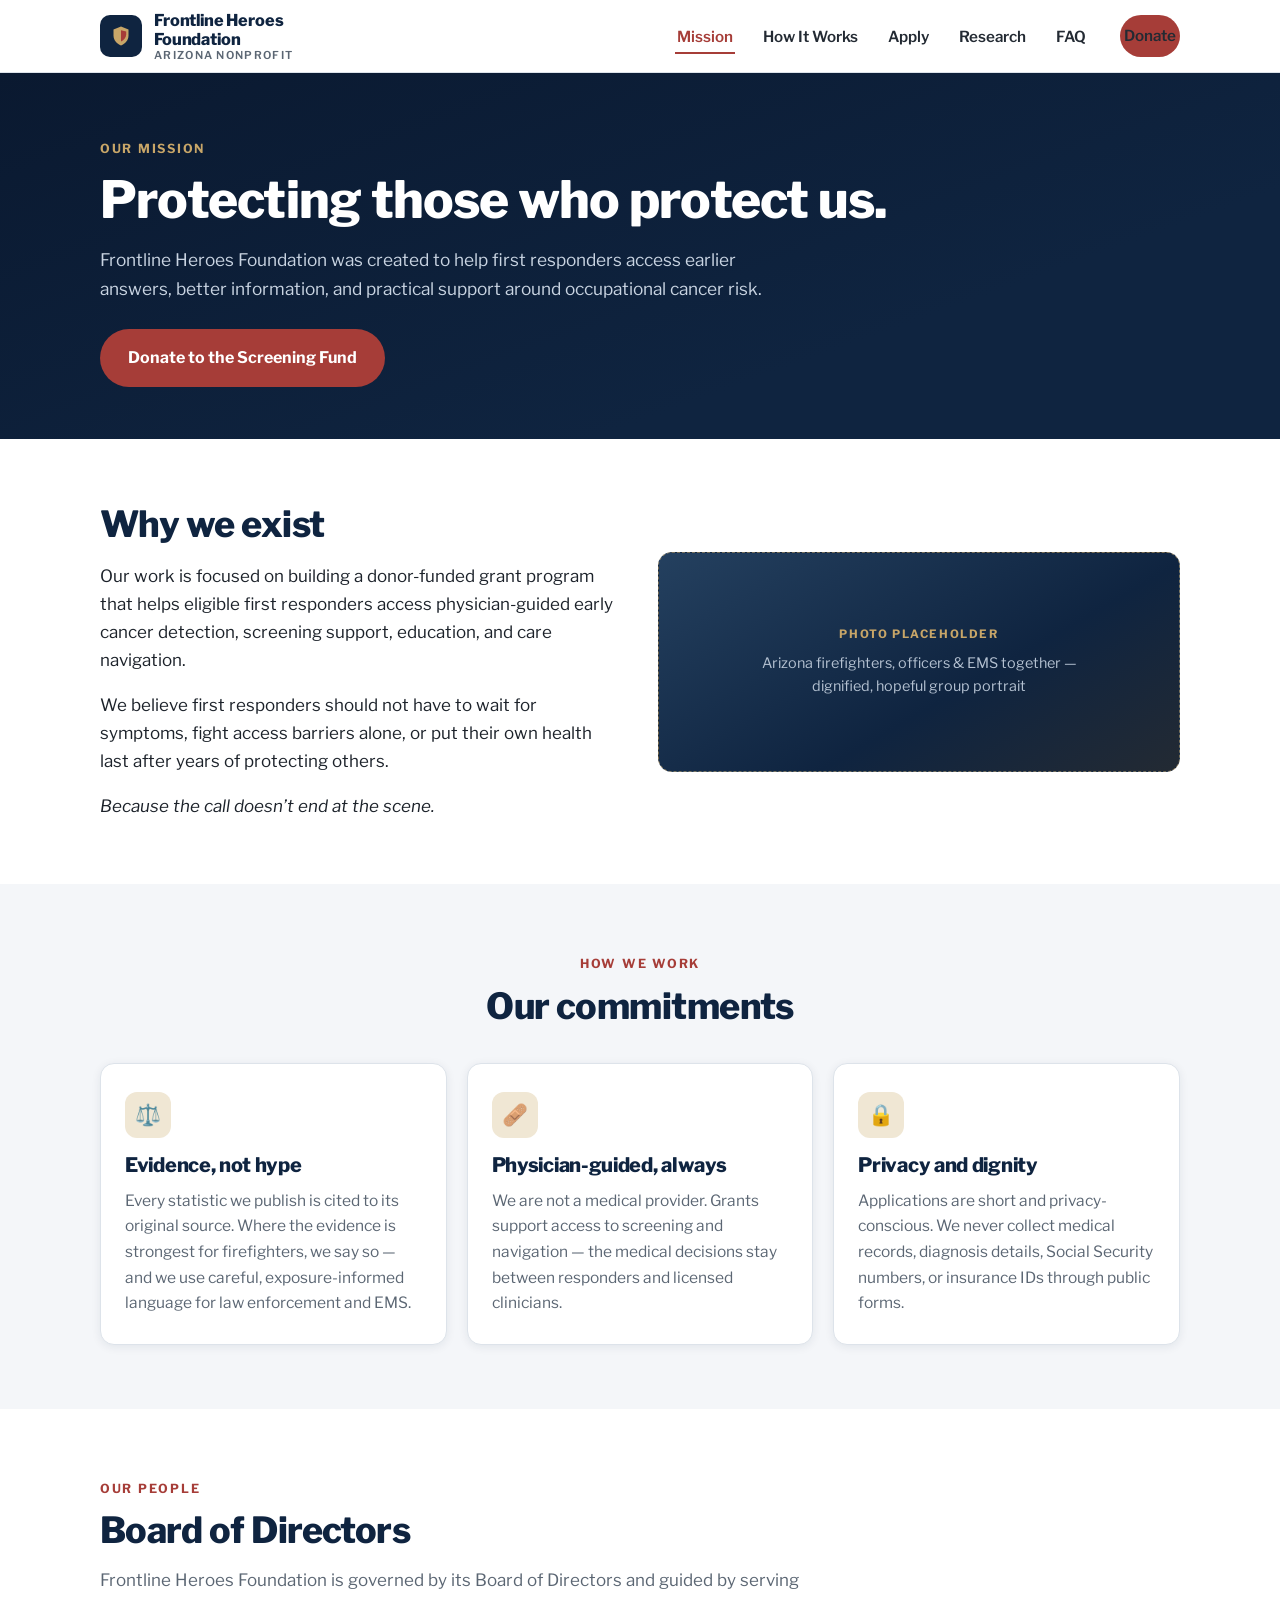
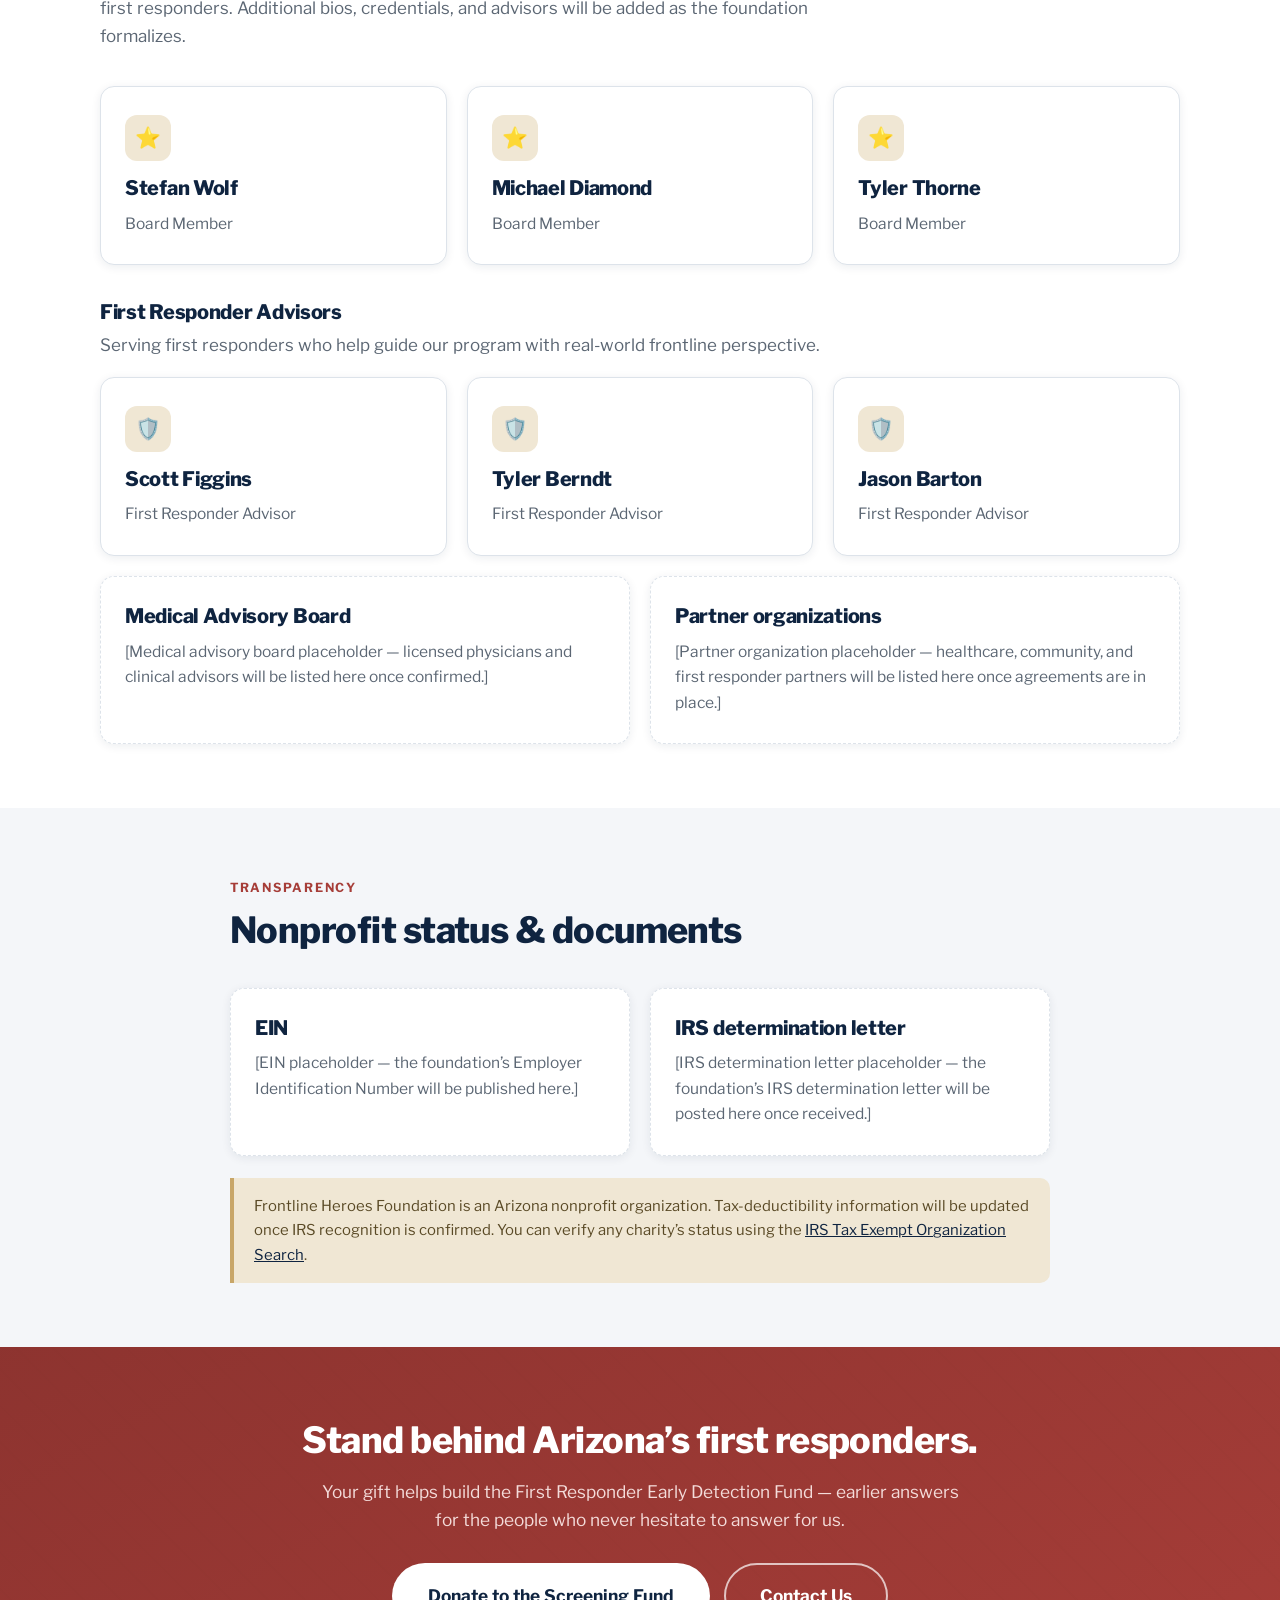
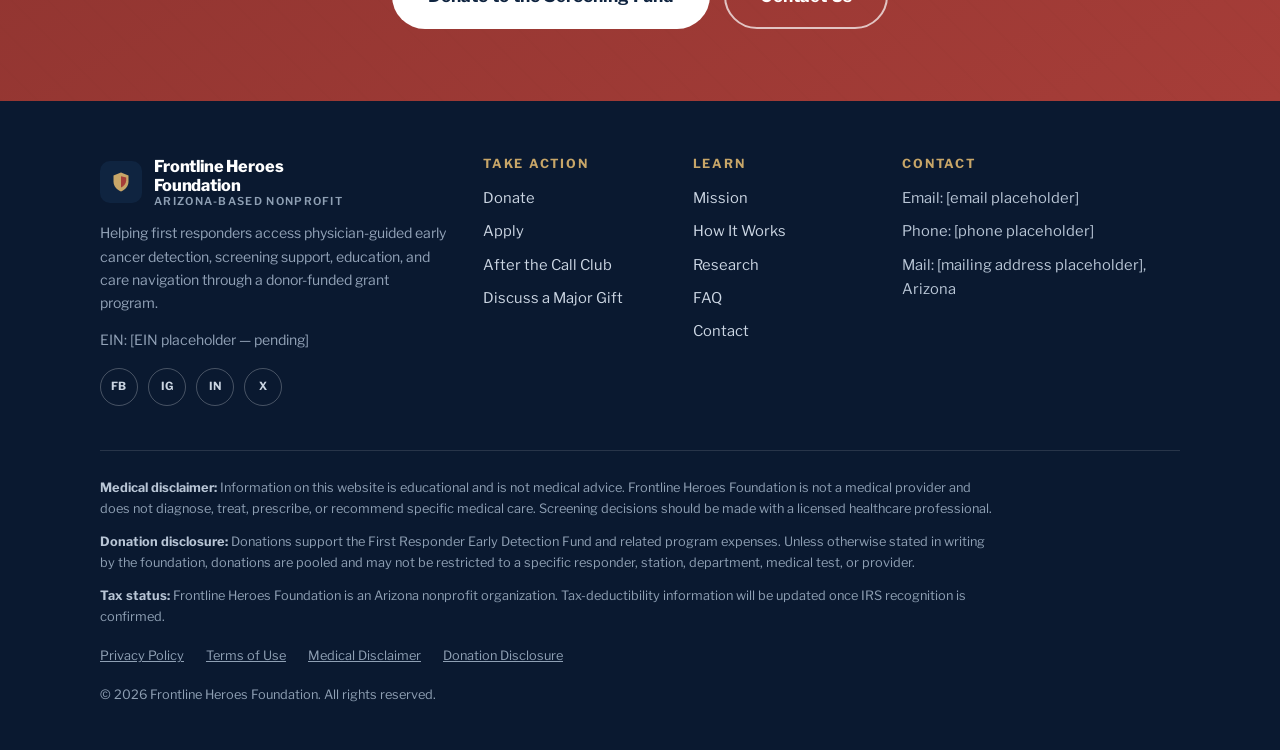
==== about.html @ 5f9a53db "Frontline Heroes Foundation — board preview site" ====
<!DOCTYPE html>
<html lang="en">
<head>
  <meta charset="UTF-8">
  <meta name="viewport" content="width=device-width, initial-scale=1.0">
  <meta name="robots" content="noindex, nofollow">
  <title>Our Mission | Frontline Heroes Foundation</title>
  <meta name="description" content="Frontline Heroes Foundation is an Arizona-based nonprofit helping first responders access physician-guided early cancer detection through a donor-funded grant program.">
  <link rel="preconnect" href="https://fonts.googleapis.com">
  <link rel="preconnect" href="https://fonts.gstatic.com" crossorigin>
  <link href="https://fonts.googleapis.com/css2?family=Libre+Franklin:wght@400;600;700;800&display=swap" rel="stylesheet">
  <link rel="stylesheet" href="css/styles.css">
</head>
<body data-page="about">

<header id="site-header" class="site-header"></header>

<main id="main">

  <!-- HERO -->
  <section class="page-hero">
    <div class="container">
      <span style="display:inline-block;font-size:0.78rem;font-weight:700;letter-spacing:0.14em;text-transform:uppercase;color:var(--sand);margin-bottom:10px">Our mission</span>
      <h1>Protecting those who protect us.</h1>
      <p>Frontline Heroes Foundation was created to help first responders access earlier answers, better information, and practical support around occupational cancer risk.</p>
      <div class="btn-row">
        <a class="btn btn--primary" href="donate.html">Donate to the Screening Fund</a>
      </div>
    </div>
  </section>

  <!-- MISSION BODY -->
  <section class="section">
    <div class="container">
      <div class="two-col">
        <div>
          <h2>Why we exist</h2>
          <p style="margin-top:16px">Our work is focused on building a donor-funded grant program that helps eligible first responders access physician-guided early cancer detection, screening support, education, and care navigation.</p>
          <p>We believe first responders should not have to wait for symptoms, fight access barriers alone, or put their own health last after years of protecting others.</p>
          <p><em>Because the call doesn&rsquo;t end at the scene.</em></p>
        </div>
        <div class="photo-ph" role="img" aria-label="Photo placeholder: group portrait of Arizona firefighters, officers, and EMS professionals together, dignified and hopeful">
          <span class="ph-label">Photo placeholder</span>
          <span class="ph-desc">Arizona firefighters, officers &amp; EMS together — dignified, hopeful group portrait</span>
        </div>
      </div>
    </div>
  </section>

  <!-- VALUES -->
  <section class="section section--gray">
    <div class="container">
      <div class="section-head section-head--center">
        <span class="kicker">How we work</span>
        <h2>Our commitments</h2>
      </div>
      <div class="grid grid-3">
        <div class="card">
          <div class="card-icon" aria-hidden="true">&#9878;&#65039;</div>
          <h3>Evidence, not hype</h3>
          <p>Every statistic we publish is cited to its original source. Where the evidence is strongest for firefighters, we say so &mdash; and we use careful, exposure-informed language for law enforcement and EMS.</p>
        </div>
        <div class="card">
          <div class="card-icon" aria-hidden="true">&#129657;</div>
          <h3>Physician-guided, always</h3>
          <p>We are not a medical provider. Grants support access to screening and navigation &mdash; the medical decisions stay between responders and licensed clinicians.</p>
        </div>
        <div class="card">
          <div class="card-icon" aria-hidden="true">&#128274;</div>
          <h3>Privacy and dignity</h3>
          <p>Applications are short and privacy-conscious. We never collect medical records, diagnosis details, Social Security numbers, or insurance IDs through public forms.</p>
        </div>
      </div>
    </div>
  </section>

  <!-- PEOPLE / GOVERNANCE PLACEHOLDERS -->
  <section class="section">
    <div class="container">
      <div class="section-head">
        <span class="kicker">Our people</span>
        <h2>Board of Directors</h2>
        <p>Frontline Heroes Foundation is governed by its Board of Directors and guided by serving first responders. Additional bios, credentials, and advisors will be added as the foundation formalizes.</p>
      </div>
      <div class="grid grid-3">
        <div class="card">
          <div class="card-icon" aria-hidden="true">&#11088;</div>
          <h3>Stefan Wolf</h3>
          <p>Board Member</p>
        </div>
        <div class="card">
          <div class="card-icon" aria-hidden="true">&#11088;</div>
          <h3>Michael Diamond</h3>
          <p>Board Member</p>
        </div>
        <div class="card">
          <div class="card-icon" aria-hidden="true">&#11088;</div>
          <h3>Tyler Thorne</h3>
          <p>Board Member</p>
        </div>
      </div>

      <h3 style="margin:36px 0 6px">First Responder Advisors</h3>
      <p style="color:var(--gray-mid);margin-bottom:18px">Serving first responders who help guide our program with real-world frontline perspective.</p>
      <div class="grid grid-3">
        <div class="card">
          <div class="card-icon" aria-hidden="true">&#128737;&#65039;</div>
          <h3>Scott Figgins</h3>
          <p>First Responder Advisor</p>
        </div>
        <div class="card">
          <div class="card-icon" aria-hidden="true">&#128737;&#65039;</div>
          <h3>Tyler Berndt</h3>
          <p>First Responder Advisor</p>
        </div>
        <div class="card">
          <div class="card-icon" aria-hidden="true">&#128737;&#65039;</div>
          <h3>Jason Barton</h3>
          <p>First Responder Advisor</p>
        </div>
      </div>

      <div class="grid grid-2" style="margin-top:20px">
        <div class="card" style="border-style:dashed">
          <h3>Medical Advisory Board</h3>
          <p>[Medical advisory board placeholder &mdash; licensed physicians and clinical advisors will be listed here once confirmed.]</p>
        </div>
        <div class="card" style="border-style:dashed">
          <h3>Partner organizations</h3>
          <p>[Partner organization placeholder &mdash; healthcare, community, and first responder partners will be listed here once agreements are in place.]</p>
        </div>
      </div>
    </div>
  </section>

  <!-- TRANSPARENCY -->
  <section class="section section--gray">
    <div class="container" style="max-width:860px">
      <div class="section-head">
        <span class="kicker">Transparency</span>
        <h2>Nonprofit status &amp; documents</h2>
      </div>
      <div class="grid grid-2">
        <div class="card" style="border-style:dashed">
          <h3>EIN</h3>
          <p>[EIN placeholder &mdash; the foundation&rsquo;s Employer Identification Number will be published here.]</p>
        </div>
        <div class="card" style="border-style:dashed">
          <h3>IRS determination letter</h3>
          <p>[IRS determination letter placeholder &mdash; the foundation&rsquo;s IRS determination letter will be posted here once received.]</p>
        </div>
      </div>
      <div class="note" style="margin-top:22px">
        Frontline Heroes Foundation is an Arizona nonprofit organization. Tax-deductibility information will be updated once IRS recognition is confirmed. You can verify any charity&rsquo;s status using the <a href="https://www.irs.gov/charities-non-profits/search-for-tax-exempt-organizations" rel="noopener">IRS Tax Exempt Organization Search</a>.
      </div>
    </div>
  </section>

  <!-- FINAL CTA -->
  <section class="cta-band">
    <div class="container">
      <h2>Stand behind Arizona&rsquo;s first responders.</h2>
      <p>Your gift helps build the First Responder Early Detection Fund &mdash; earlier answers for the people who never hesitate to answer for us.</p>
      <div class="btn-row">
        <a class="btn btn--light btn--lg" href="donate.html">Donate to the Screening Fund</a>
        <a class="btn btn--outline-light btn--lg" href="contact.html">Contact Us</a>
      </div>
    </div>
  </section>

</main>

<footer id="site-footer" class="site-footer"></footer>

<script src="js/main.js"></script>
</body>
</html>
---- css/styles.css ----
/* ============================================================
   Frontline Heroes Foundation — Design System
   Deep navy · white · charcoal · soft gray · muted red · desert sand
   Mobile-first. High contrast. Accessible.
   ============================================================ */

:root {
  --navy: #0f2440;
  --navy-deep: #0a1930;
  --navy-tint: #1c3a63;
  --charcoal: #232a33;
  --gray-soft: #f4f6f9;
  --gray-line: #dde3ea;
  --gray-mid: #5b6673;
  --red: #a63d38;          /* muted red accent */
  --red-dark: #8c332f;
  --sand: #c8a668;         /* muted gold / desert sand */
  --sand-soft: #f0e7d4;
  --white: #ffffff;
  --ink: #1c222a;

  --radius: 14px;
  --radius-sm: 10px;
  --shadow: 0 6px 24px rgba(15, 36, 64, 0.10);
  --shadow-sm: 0 2px 10px rgba(15, 36, 64, 0.08);

  --font: "Libre Franklin", -apple-system, BlinkMacSystemFont, "Segoe UI",
          Roboto, Helvetica, Arial, sans-serif;

  --max-w: 1120px;
}

* { box-sizing: border-box; margin: 0; padding: 0; }

html { scroll-behavior: smooth; }

body {
  font-family: var(--font);
  font-size: 17px;
  line-height: 1.65;
  color: var(--ink);
  background: var(--white);
  -webkit-font-smoothing: antialiased;
}

img, svg { max-width: 100%; display: block; }

a { color: var(--navy); }
a:hover { color: var(--red); }

h1, h2, h3, h4 {
  color: var(--navy);
  line-height: 1.18;
  font-weight: 800;
  letter-spacing: -0.015em;
}

h1 { font-size: clamp(2rem, 5.5vw, 3.2rem); }
h2 { font-size: clamp(1.55rem, 3.6vw, 2.25rem); }
h3 { font-size: 1.25rem; }

p { margin-bottom: 1em; }
p:last-child { margin-bottom: 0; }

/* ---------- Utility ---------- */
.container {
  width: 100%;
  max-width: var(--max-w);
  margin: 0 auto;
  padding: 0 20px;
}

.section { padding: 64px 0; }
.section--gray { background: var(--gray-soft); }
.section--navy { background: var(--navy); color: #e8edf4; }
.section--navy h2, .section--navy h3 { color: var(--white); }
.section--navy p { color: #ccd6e3; }

.section-head { max-width: 720px; margin-bottom: 36px; }
.section-head--center { margin-left: auto; margin-right: auto; text-align: center; }
.section-head .kicker {
  display: inline-block;
  font-size: 0.78rem;
  font-weight: 700;
  letter-spacing: 0.14em;
  text-transform: uppercase;
  color: var(--red);
  margin-bottom: 10px;
}
.section--navy .kicker { color: var(--sand); }
.section-head p { margin-top: 14px; color: var(--gray-mid); }
.section--navy .section-head p { color: #ccd6e3; }

.grid { display: grid; gap: 20px; }
@media (min-width: 700px) {
  .grid-2 { grid-template-columns: repeat(2, 1fr); }
  .grid-3 { grid-template-columns: repeat(3, 1fr); }
  .grid-4 { grid-template-columns: repeat(2, 1fr); }
}
@media (min-width: 1000px) {
  .grid-4 { grid-template-columns: repeat(4, 1fr); }
}

.visually-hidden {
  position: absolute; width: 1px; height: 1px;
  margin: -1px; padding: 0; overflow: hidden;
  clip: rect(0 0 0 0); white-space: nowrap; border: 0;
}

/* ---------- Skip link ---------- */
.skip-link {
  position: absolute; left: -9999px; top: 0;
  background: var(--navy); color: #fff;
  padding: 10px 18px; z-index: 200; border-radius: 0 0 8px 0;
  font-weight: 600;
}
.skip-link:focus { left: 0; color: #fff; }

/* ---------- Buttons ---------- */
.btn {
  display: inline-block;
  font-family: var(--font);
  font-size: 1rem;
  font-weight: 700;
  text-decoration: none;
  text-align: center;
  padding: 14px 26px;
  border-radius: 999px;
  border: 2px solid transparent;
  cursor: pointer;
  transition: background 0.18s ease, color 0.18s ease, border-color 0.18s ease, transform 0.1s ease;
}
.btn:active { transform: translateY(1px); }
.btn:focus-visible { outline: 3px solid var(--sand); outline-offset: 2px; }

.btn--primary { background: var(--red); color: #fff; }
.btn--primary:hover { background: var(--red-dark); color: #fff; }

.btn--secondary { background: transparent; color: var(--navy); border-color: var(--navy); }
.btn--secondary:hover { background: var(--navy); color: #fff; }

.btn--light { background: #fff; color: var(--navy); }
.btn--light:hover { background: var(--sand-soft); color: var(--navy); }

.btn--outline-light { background: transparent; color: #fff; border-color: rgba(255,255,255,0.7); }
.btn--outline-light:hover { background: rgba(255,255,255,0.12); color: #fff; }

.btn--sm { padding: 10px 20px; font-size: 0.92rem; }
.btn--lg { padding: 17px 34px; font-size: 1.08rem; }

.btn-row { display: flex; flex-wrap: wrap; gap: 14px; }

/* ---------- Header ---------- */
.site-header {
  position: sticky; top: 0; z-index: 100;
  background: rgba(255,255,255,0.96);
  backdrop-filter: blur(8px);
  border-bottom: 1px solid var(--gray-line);
}
.header-inner {
  display: flex; align-items: center; justify-content: space-between;
  gap: 16px; height: 72px;
}
.brand {
  display: flex; align-items: center; gap: 12px;
  text-decoration: none; color: var(--navy);
}
.brand:hover { color: var(--navy); }
.brand-mark {
  width: 42px; height: 42px; flex: 0 0 42px;
  border-radius: 10px;
  background: var(--navy);
  display: flex; align-items: center; justify-content: center;
}
.brand-mark svg { width: 24px; height: 24px; }
.brand-name { font-weight: 800; font-size: 1.02rem; line-height: 1.15; letter-spacing: -0.01em; }
.brand-name small {
  display: block; font-weight: 600; font-size: 0.68rem;
  letter-spacing: 0.12em; text-transform: uppercase; color: var(--gray-mid);
}

.main-nav { display: none; }
.main-nav ul { display: flex; align-items: center; gap: 26px; list-style: none; }
.main-nav a {
  text-decoration: none; font-weight: 600; font-size: 0.95rem; color: var(--charcoal);
  padding: 6px 2px; border-bottom: 2px solid transparent;
}
.main-nav a:hover { color: var(--red); }
.main-nav a[aria-current="page"] { color: var(--red); border-bottom-color: var(--red); }
.main-nav .btn { margin-left: 6px; }

.nav-toggle {
  display: inline-flex; align-items: center; gap: 8px;
  background: none; border: 2px solid var(--navy); border-radius: 8px;
  padding: 8px 12px; font-weight: 700; font-size: 0.9rem; color: var(--navy);
  cursor: pointer; font-family: var(--font);
}
.nav-toggle:focus-visible { outline: 3px solid var(--sand); outline-offset: 2px; }

@media (min-width: 920px) {
  .main-nav { display: block; }
  .nav-toggle { display: none; }
}

/* Mobile drawer */
.mobile-nav {
  display: none;
  border-top: 1px solid var(--gray-line);
  background: #fff;
  padding: 12px 20px 22px;
}
.mobile-nav.is-open { display: block; }
.mobile-nav ul { list-style: none; }
.mobile-nav li { border-bottom: 1px solid var(--gray-line); }
.mobile-nav li:last-child { border-bottom: none; padding-top: 14px; }
.mobile-nav a:not(.btn) {
  display: block; padding: 14px 4px; text-decoration: none;
  font-weight: 600; color: var(--charcoal); font-size: 1.05rem;
}
.mobile-nav a[aria-current="page"]:not(.btn) { color: var(--red); }
.mobile-nav .btn { width: 100%; }

/* ---------- Hero ---------- */
.hero {
  background:
    linear-gradient(160deg, rgba(10,25,48,0.94) 0%, rgba(15,36,64,0.88) 55%, rgba(35,42,51,0.92) 100%),
    repeating-linear-gradient(45deg, #14304f 0 2px, #0f2440 2px 26px);
  color: #e9eef5;
  padding: 84px 0 72px;
}
.hero h1 { color: #fff; max-width: 15ch; }
.hero .hero-sub {
  margin-top: 20px; max-width: 640px;
  font-size: 1.13rem; color: #c9d4e2;
}
.hero .btn-row { margin-top: 30px; }
.hero-trustline {
  margin-top: 34px;
  display: flex; flex-wrap: wrap; gap: 8px 10px;
  font-size: 0.85rem; font-weight: 600; color: #b9c6d6;
}
.hero-trustline span {
  border: 1px solid rgba(255,255,255,0.22);
  border-radius: 999px; padding: 6px 14px;
  background: rgba(255,255,255,0.05);
}
.hero-note {
  margin-top: 18px; font-size: 0.88rem; color: var(--sand);
  display: flex; align-items: flex-start; gap: 8px; max-width: 560px;
}

/* Page hero (subpages) */
.page-hero {
  background: linear-gradient(160deg, var(--navy-deep), var(--navy) 70%);
  color: #e9eef5;
  padding: 60px 0 52px;
}
.page-hero h1 { color: #fff; }
.page-hero p { margin-top: 16px; max-width: 680px; color: #c9d4e2; font-size: 1.08rem; }
.page-hero .btn-row { margin-top: 26px; }

/* ---------- Cards ---------- */
.card {
  background: #fff;
  border: 1px solid var(--gray-line);
  border-radius: var(--radius);
  padding: 28px 24px;
  box-shadow: var(--shadow-sm);
}
.card h3 { margin-bottom: 10px; }
.card p { color: var(--gray-mid); font-size: 0.97rem; }

.card-icon {
  width: 46px; height: 46px; border-radius: 12px;
  background: var(--sand-soft); color: var(--navy);
  display: flex; align-items: center; justify-content: center;
  margin-bottom: 16px; font-size: 1.3rem;
}

/* Stat cards */
.stat-card {
  background: var(--navy-tint);
  border: 1px solid rgba(255,255,255,0.14);
  border-radius: var(--radius);
  padding: 26px 22px;
}
.stat-card .stat-num {
  font-size: 2.1rem; font-weight: 800; color: var(--sand);
  letter-spacing: -0.02em; line-height: 1.1; margin-bottom: 8px;
}
.stat-card p { font-size: 0.93rem; color: #ccd6e3; }
.stat-card .stat-src { font-size: 0.78rem; color: #93a3b8; margin-top: 10px; }

/* Steps */
.step-card { position: relative; padding-top: 34px; }
.step-num {
  position: absolute; top: -20px; left: 22px;
  width: 44px; height: 44px; border-radius: 50%;
  background: var(--red); color: #fff;
  font-weight: 800; font-size: 1.1rem;
  display: flex; align-items: center; justify-content: center;
  box-shadow: var(--shadow-sm);
}
.steps-grid { margin-top: 34px; row-gap: 34px; }

/* Donation ladder */
.amount-card {
  background: #fff; border: 2px solid var(--gray-line);
  border-radius: var(--radius); padding: 24px 20px;
  transition: border-color 0.15s ease;
}
.amount-card:hover { border-color: var(--sand); }
.amount-card .amt { font-size: 1.7rem; font-weight: 800; color: var(--navy); margin-bottom: 6px; }
.amount-card p { font-size: 0.93rem; color: var(--gray-mid); }

/* Campaign cards */
.campaign-card { display: flex; flex-direction: column; }
.campaign-card .tag {
  align-self: flex-start;
  font-size: 0.72rem; font-weight: 700; letter-spacing: 0.1em; text-transform: uppercase;
  background: var(--sand-soft); color: #7a5c1e;
  border-radius: 999px; padding: 4px 12px; margin-bottom: 14px;
}
.campaign-card .btn { margin-top: auto; align-self: flex-start; }
.campaign-card p { margin-bottom: 18px; }

/* ---------- Photo placeholders ---------- */
.photo-ph {
  border-radius: var(--radius);
  background: linear-gradient(150deg, #24405f, #0f2440 60%, #232a33);
  border: 1px dashed rgba(200,166,104,0.55);
  color: #c9d4e2;
  display: flex; flex-direction: column;
  align-items: center; justify-content: center; text-align: center;
  gap: 8px; padding: 24px; min-height: 220px;
}
.photo-ph .ph-label {
  font-size: 0.72rem; font-weight: 700; letter-spacing: 0.14em;
  text-transform: uppercase; color: var(--sand);
}
.photo-ph .ph-desc { font-size: 0.9rem; max-width: 34ch; color: #b4c1d1; }

/* ---------- Notes / callouts ---------- */
.note {
  border-left: 4px solid var(--sand);
  background: var(--sand-soft);
  border-radius: 0 var(--radius-sm) var(--radius-sm) 0;
  padding: 16px 20px;
  font-size: 0.93rem;
  color: #5a4a26;
}
.note--navy {
  border-left-color: var(--navy);
  background: #e8eef6;
  color: #2c4360;
}
.note--red {
  border-left-color: var(--red);
  background: #f7ecea;
  color: #6d2f2b;
}
.note strong { color: inherit; }

/* ---------- FAQ accordion ---------- */
.faq-list { max-width: 800px; margin: 0 auto; }
.faq-item {
  background: #fff;
  border: 1px solid var(--gray-line);
  border-radius: var(--radius-sm);
  margin-bottom: 12px;
  overflow: hidden;
}
.faq-q {
  width: 100%; text-align: left;
  background: none; border: none; cursor: pointer;
  font-family: var(--font); font-size: 1.02rem; font-weight: 700; color: var(--navy);
  padding: 18px 52px 18px 20px;
  position: relative;
}
.faq-q:hover { color: var(--red); }
.faq-q:focus-visible { outline: 3px solid var(--sand); outline-offset: -3px; }
.faq-q::after {
  content: "+";
  position: absolute; right: 20px; top: 50%; transform: translateY(-50%);
  font-size: 1.5rem; font-weight: 400; color: var(--red);
}
.faq-item.is-open .faq-q::after { content: "\2212"; }
.faq-a { display: none; padding: 0 20px 20px; color: var(--gray-mid); font-size: 0.97rem; }
.faq-item.is-open .faq-a { display: block; }

/* ---------- Forms ---------- */
.form-card {
  background: #fff;
  border: 1px solid var(--gray-line);
  border-radius: var(--radius);
  box-shadow: var(--shadow);
  padding: 32px 24px;
}
@media (min-width: 700px) { .form-card { padding: 44px 48px; } }

.form-section-title {
  font-size: 0.82rem; font-weight: 700; letter-spacing: 0.12em; text-transform: uppercase;
  color: var(--red); margin: 30px 0 14px;
  padding-bottom: 8px; border-bottom: 1px solid var(--gray-line);
}
.form-section-title:first-child { margin-top: 0; }

.field { margin-bottom: 18px; }
.field label { display: block; font-weight: 600; font-size: 0.94rem; margin-bottom: 6px; color: var(--charcoal); }
.field .hint { font-size: 0.82rem; color: var(--gray-mid); margin: -2px 0 6px; }
.req { color: var(--red); }

input[type="text"], input[type="email"], input[type="tel"], input[type="number"],
select, textarea {
  width: 100%;
  font-family: var(--font); font-size: 1rem; color: var(--ink);
  padding: 12px 14px;
  border: 1.5px solid #b9c2cc;
  border-radius: var(--radius-sm);
  background: #fff;
}
input:focus, select:focus, textarea:focus {
  outline: 3px solid rgba(200,166,104,0.5);
  border-color: var(--navy);
}
textarea { min-height: 130px; resize: vertical; }

.field.has-error input, .field.has-error select, .field.has-error textarea { border-color: var(--red); }
.error-msg { display: none; color: var(--red-dark); font-size: 0.85rem; font-weight: 600; margin-top: 5px; }
.field.has-error .error-msg { display: block; }

.check-field { display: flex; gap: 12px; align-items: flex-start; margin-bottom: 14px; }
.check-field input { width: 20px; height: 20px; margin-top: 3px; flex: 0 0 20px; accent-color: var(--red); }
.check-field label { font-size: 0.92rem; font-weight: 500; color: var(--charcoal); }
.check-field.has-error label { color: var(--red-dark); }

.form-grid { display: grid; gap: 0 18px; }
@media (min-width: 640px) { .form-grid { grid-template-columns: 1fr 1fr; } }
.form-grid .field--full { grid-column: 1 / -1; }

.form-success {
  display: none;
  background: #eef6ee; border: 1px solid #b9d8b9; border-radius: var(--radius);
  padding: 26px; color: #2c5230; font-weight: 500;
}
.form-success.is-visible { display: block; }
.form-success h3 { color: #2c5230; margin-bottom: 8px; }

.form-error-summary {
  display: none;
  background: #f7ecea; border: 1px solid #ddb3af; border-radius: var(--radius-sm);
  padding: 14px 18px; color: var(--red-dark); font-weight: 600; font-size: 0.94rem;
  margin-bottom: 20px;
}
.form-error-summary.is-visible { display: block; }

/* Placeholder embeds */
.embed-ph {
  border: 2px dashed var(--sand);
  border-radius: var(--radius);
  background: var(--sand-soft);
  padding: 34px 24px;
  text-align: center;
  color: #6e5a2c;
}
.embed-ph strong { display: block; font-size: 1.02rem; color: #574517; margin-bottom: 6px; }
.embed-ph span { font-size: 0.9rem; }

/* ---------- Donation amount picker ---------- */
.amount-picker { display: grid; grid-template-columns: repeat(2, 1fr); gap: 12px; margin: 20px 0; }
@media (min-width: 640px) { .amount-picker { grid-template-columns: repeat(3, 1fr); } }
.amount-btn {
  font-family: var(--font); font-size: 1.15rem; font-weight: 800;
  padding: 18px 10px; border-radius: var(--radius-sm);
  border: 2px solid var(--gray-line); background: #fff; color: var(--navy);
  cursor: pointer; transition: all 0.15s ease;
}
.amount-btn:hover { border-color: var(--sand); }
.amount-btn:focus-visible { outline: 3px solid var(--sand); outline-offset: 2px; }
.amount-btn.is-selected { background: var(--navy); border-color: var(--navy); color: #fff; }
.amount-btn.is-selected::after { content: " \2713"; color: var(--sand); }

.freq-toggle { display: inline-flex; border: 2px solid var(--navy); border-radius: 999px; overflow: hidden; margin-bottom: 8px; }
.freq-toggle button {
  font-family: var(--font); font-weight: 700; font-size: 0.95rem;
  background: #fff; color: var(--navy); border: none; padding: 10px 22px; cursor: pointer;
}
.freq-toggle button.is-selected { background: var(--navy); color: #fff; }
.freq-toggle button:focus-visible { outline: 3px solid var(--sand); outline-offset: -3px; }

/* ---------- Source citation cards ---------- */
.source-card {
  background: #fff; border: 1px solid var(--gray-line);
  border-left: 4px solid var(--navy);
  border-radius: var(--radius-sm);
  padding: 22px 24px; margin-bottom: 16px;
}
.source-card h3 { font-size: 1.05rem; margin-bottom: 8px; }
.source-card p { font-size: 0.95rem; color: var(--charcoal); }
.source-card a {
  font-size: 0.85rem; word-break: break-all; color: var(--red); font-weight: 600;
}

/* ---------- CTA band ---------- */
.cta-band {
  background:
    linear-gradient(150deg, rgba(140,51,47,0.95), rgba(166,61,56,0.9)),
    repeating-linear-gradient(45deg, #93372f 0 2px, #a63d38 2px 26px);
  color: #fff; text-align: center;
  padding: 72px 0;
}
.cta-band h2 { color: #fff; margin-bottom: 16px; }
.cta-band p { max-width: 640px; margin: 0 auto 28px; color: #f4dcda; font-size: 1.08rem; }
.cta-band .btn-row { justify-content: center; }

/* ---------- Footer ---------- */
.site-footer { background: var(--navy-deep); color: #b9c6d6; padding: 56px 0 32px; font-size: 0.92rem; }
.footer-grid { display: grid; gap: 36px; }
@media (min-width: 800px) { .footer-grid { grid-template-columns: 2fr 1fr 1fr 1.6fr; } }
.site-footer h4 {
  color: var(--sand); font-size: 0.78rem; font-weight: 700;
  letter-spacing: 0.14em; text-transform: uppercase; margin-bottom: 14px;
}
.site-footer ul { list-style: none; }
.site-footer li { margin-bottom: 9px; }
.site-footer a { color: #ccd6e3; text-decoration: none; }
.site-footer a:hover { color: var(--sand); }
.footer-brand .brand-name { color: #fff; }
.footer-brand .brand-name small { color: #8fa0b4; }
.footer-brand p { margin-top: 14px; color: #93a3b8; font-size: 0.88rem; max-width: 36ch; }
.footer-social { display: flex; gap: 10px; margin-top: 16px; }
.footer-social a {
  width: 38px; height: 38px; border-radius: 50%;
  border: 1px solid rgba(255,255,255,0.25);
  display: flex; align-items: center; justify-content: center;
  font-size: 0.7rem; font-weight: 700; letter-spacing: 0.03em;
}
.footer-disclaimers {
  border-top: 1px solid rgba(255,255,255,0.12);
  margin-top: 44px; padding-top: 26px;
  font-size: 0.8rem; color: #8fa0b4;
}
.footer-disclaimers p { margin-bottom: 12px; max-width: 900px; }
.footer-disclaimers strong { color: #b9c6d6; }
.footer-legal { margin-top: 18px; display: flex; flex-wrap: wrap; gap: 8px 22px; }
.footer-legal a { color: #8fa0b4; text-decoration: underline; }

/* ---------- Sticky mobile donate ---------- */
.sticky-donate {
  position: fixed; left: 0; right: 0; bottom: 0; z-index: 90;
  padding: 10px 16px calc(10px + env(safe-area-inset-bottom));
  background: rgba(10,25,48,0.96);
  backdrop-filter: blur(6px);
  border-top: 1px solid rgba(255,255,255,0.15);
  display: flex; justify-content: center;
}
.sticky-donate .btn { width: 100%; max-width: 480px; }
@media (min-width: 920px) { .sticky-donate { display: none; } }
body { padding-bottom: 74px; }
@media (min-width: 920px) { body { padding-bottom: 0; } }

/* ---------- Misc ---------- */
.two-col { display: grid; gap: 36px; align-items: center; }
@media (min-width: 880px) { .two-col { grid-template-columns: 1fr 1fr; } }

.ladder-note { margin-top: 26px; }

.divider-list { list-style: none; }
.divider-list li {
  padding: 12px 0 12px 30px; position: relative;
  border-bottom: 1px solid var(--gray-line); color: var(--charcoal);
}
.divider-list li::before {
  content: ""; position: absolute; left: 4px; top: 20px;
  width: 10px; height: 10px; border-radius: 3px; background: var(--sand);
}

.giving-levels { margin-top: 28px; }
.level-row {
  display: flex; flex-wrap: wrap; justify-content: space-between; align-items: baseline; gap: 8px;
  padding: 18px 4px; border-bottom: 1px solid var(--gray-line);
}
.level-row .level-name { font-weight: 800; color: var(--navy); font-size: 1.06rem; }
.level-row .level-amt { font-weight: 800; color: var(--red); font-size: 1.06rem; }

@media (prefers-reduced-motion: reduce) {
  html { scroll-behavior: auto; }
  * { transition: none !important; }
}
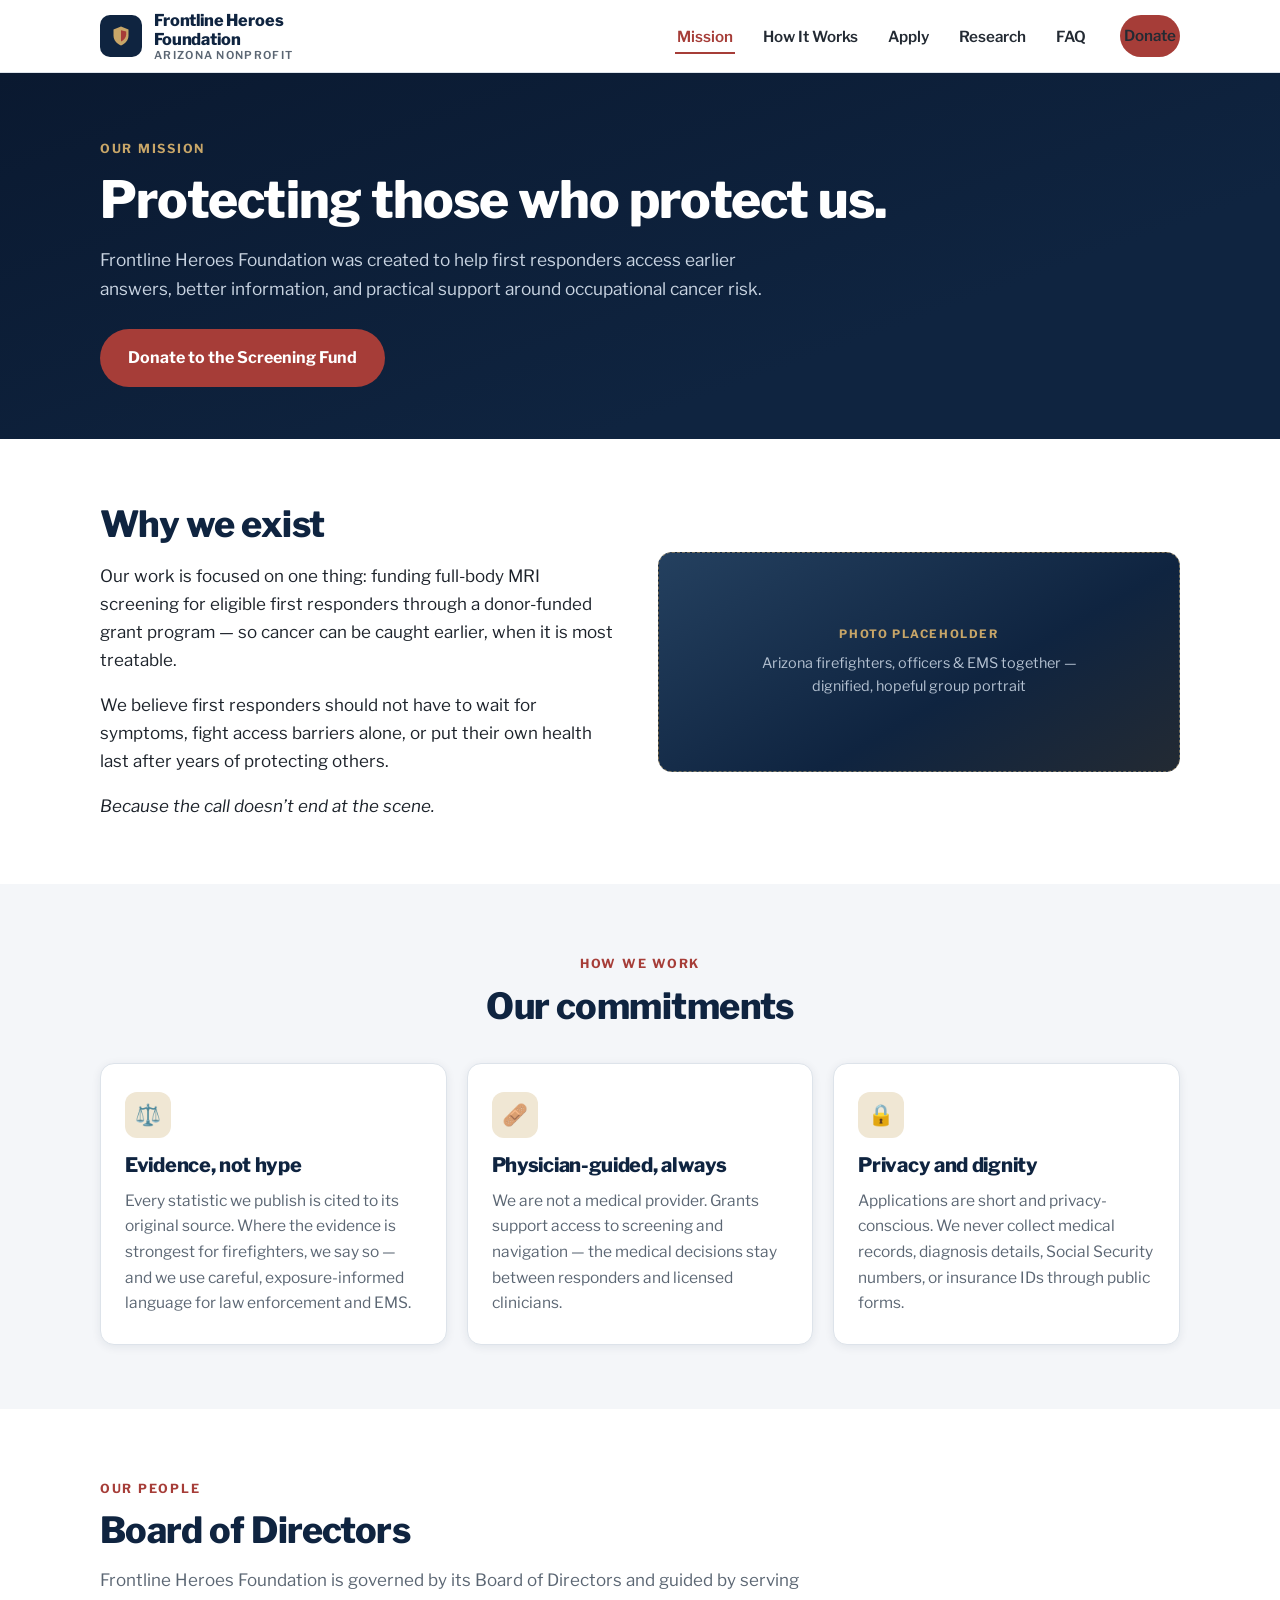
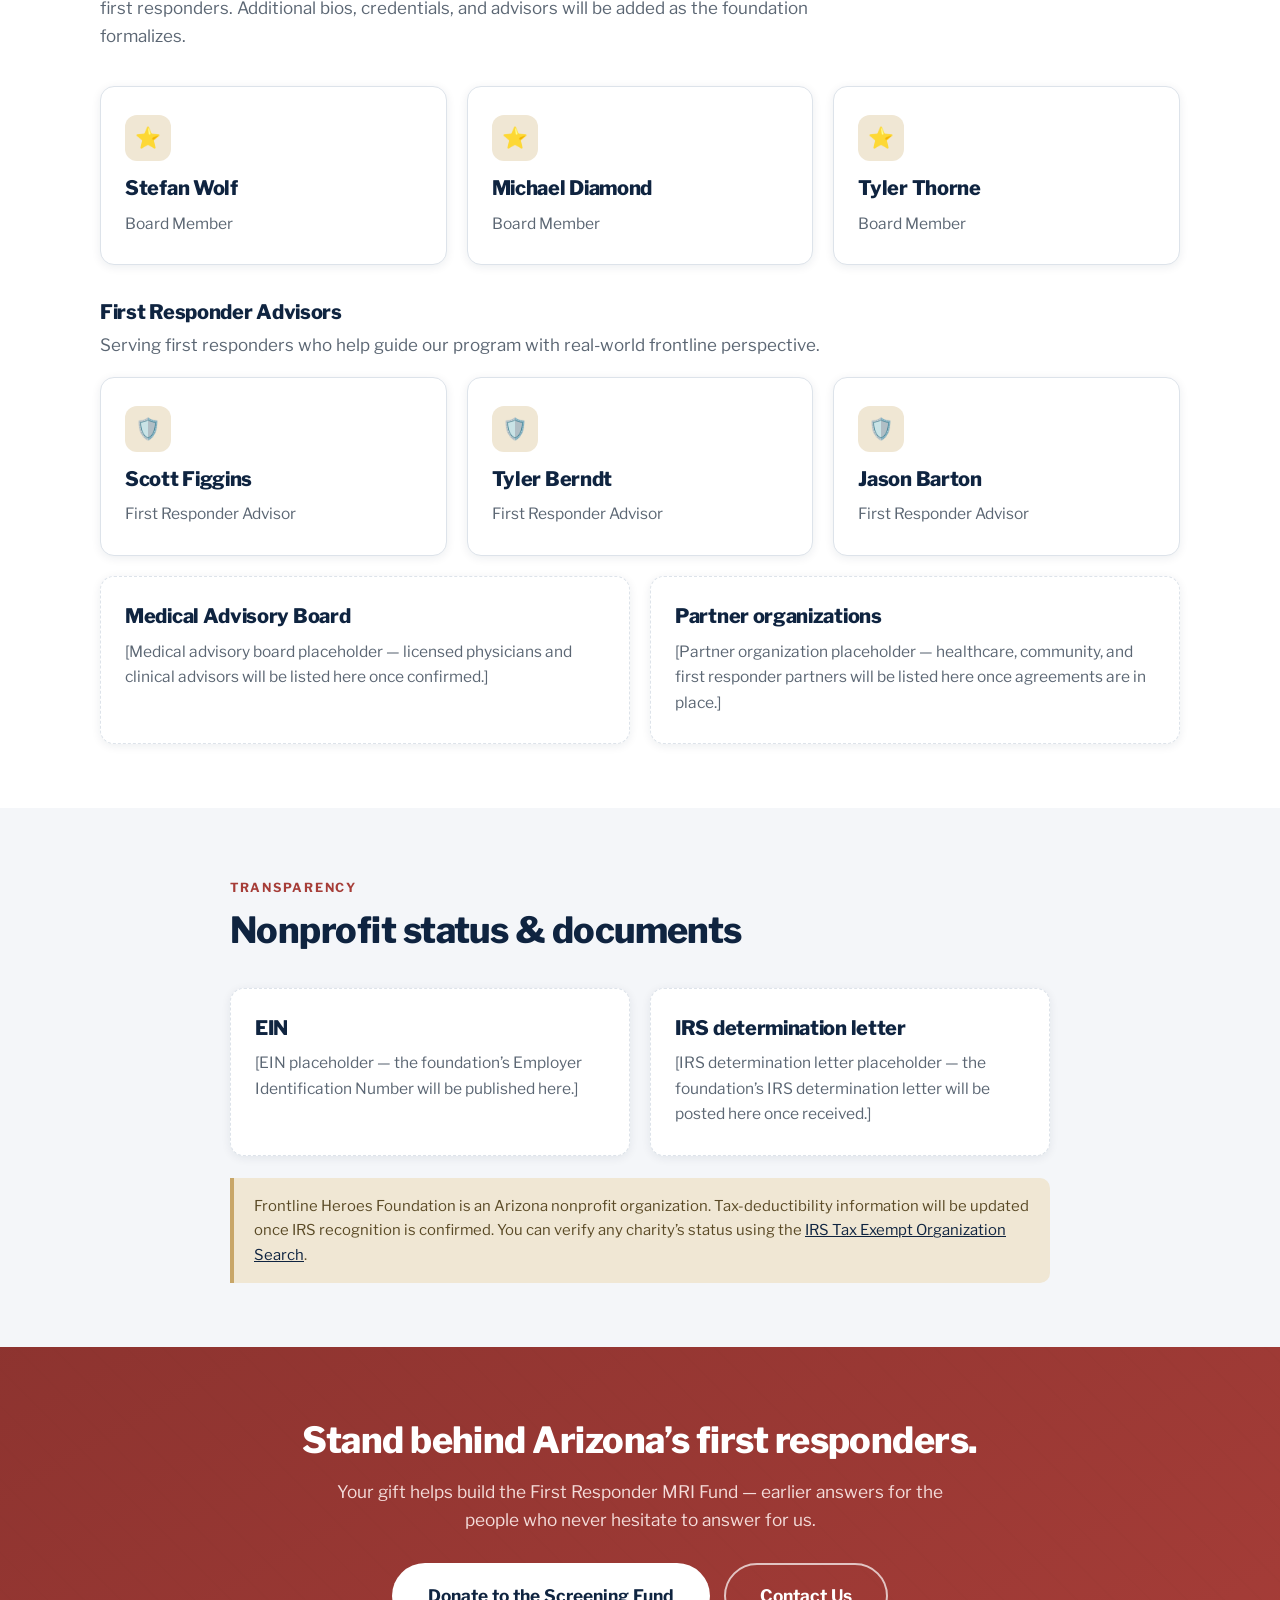
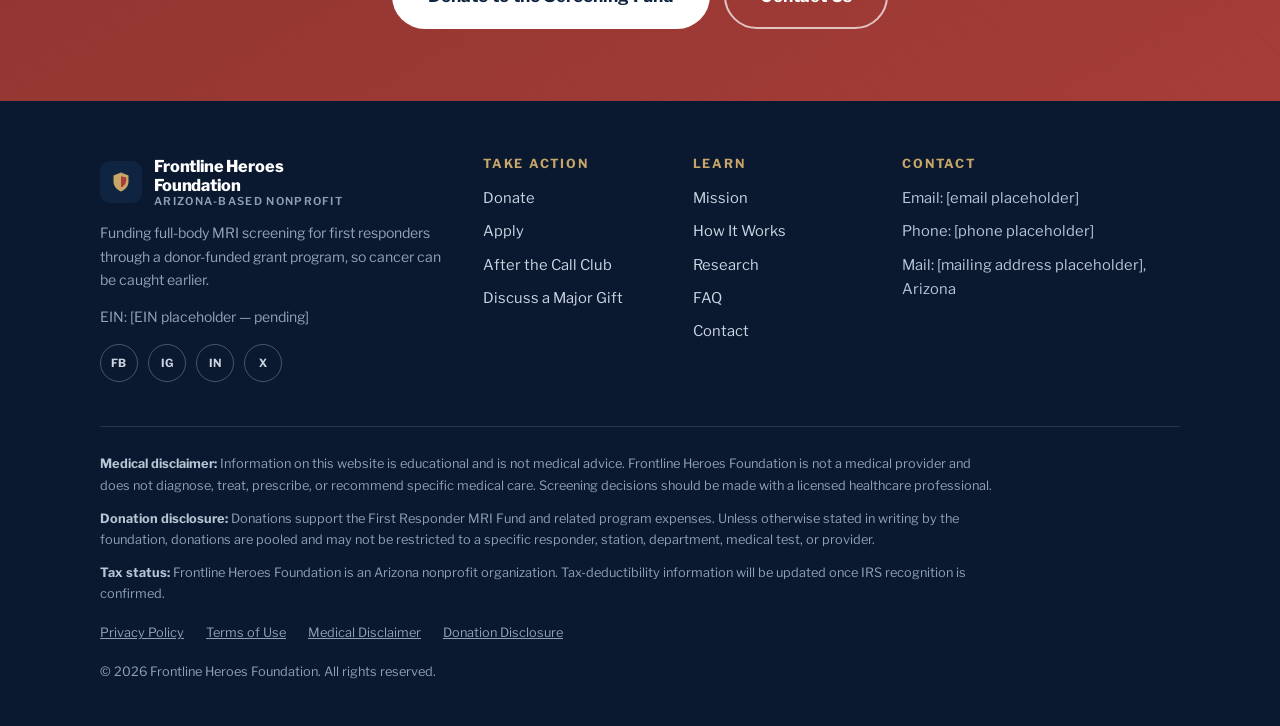
==== commit c1c530e8: "Pivot to full-body MRI focus: $2,000/scan model, MRI education, age + MRI-history fields" ====
--- a/about.html
+++ b/about.html
@@ -5,7 +5,7 @@
   <meta name="viewport" content="width=device-width, initial-scale=1.0">
   <meta name="robots" content="noindex, nofollow">
   <title>Our Mission | Frontline Heroes Foundation</title>
-  <meta name="description" content="Frontline Heroes Foundation is an Arizona-based nonprofit helping first responders access physician-guided early cancer detection through a donor-funded grant program.">
+  <meta name="description" content="Frontline Heroes Foundation is an Arizona-based nonprofit funding full-body MRI screening for first responders through a donor-funded grant program.">
   <link rel="preconnect" href="https://fonts.googleapis.com">
   <link rel="preconnect" href="https://fonts.gstatic.com" crossorigin>
   <link href="https://fonts.googleapis.com/css2?family=Libre+Franklin:wght@400;600;700;800&display=swap" rel="stylesheet">
@@ -35,7 +35,7 @@
       <div class="two-col">
         <div>
           <h2>Why we exist</h2>
-          <p style="margin-top:16px">Our work is focused on building a donor-funded grant program that helps eligible first responders access physician-guided early cancer detection, screening support, education, and care navigation.</p>
+          <p style="margin-top:16px">Our work is focused on one thing: funding full-body MRI screening for eligible first responders through a donor-funded grant program &mdash; so cancer can be caught earlier, when it is most treatable.</p>
           <p>We believe first responders should not have to wait for symptoms, fight access barriers alone, or put their own health last after years of protecting others.</p>
           <p><em>Because the call doesn&rsquo;t end at the scene.</em></p>
         </div>
@@ -160,7 +160,7 @@
   <section class="cta-band">
     <div class="container">
       <h2>Stand behind Arizona&rsquo;s first responders.</h2>
-      <p>Your gift helps build the First Responder Early Detection Fund &mdash; earlier answers for the people who never hesitate to answer for us.</p>
+      <p>Your gift helps build the First Responder MRI Fund &mdash; earlier answers for the people who never hesitate to answer for us.</p>
       <div class="btn-row">
         <a class="btn btn--light btn--lg" href="donate.html">Donate to the Screening Fund</a>
         <a class="btn btn--outline-light btn--lg" href="contact.html">Contact Us</a>
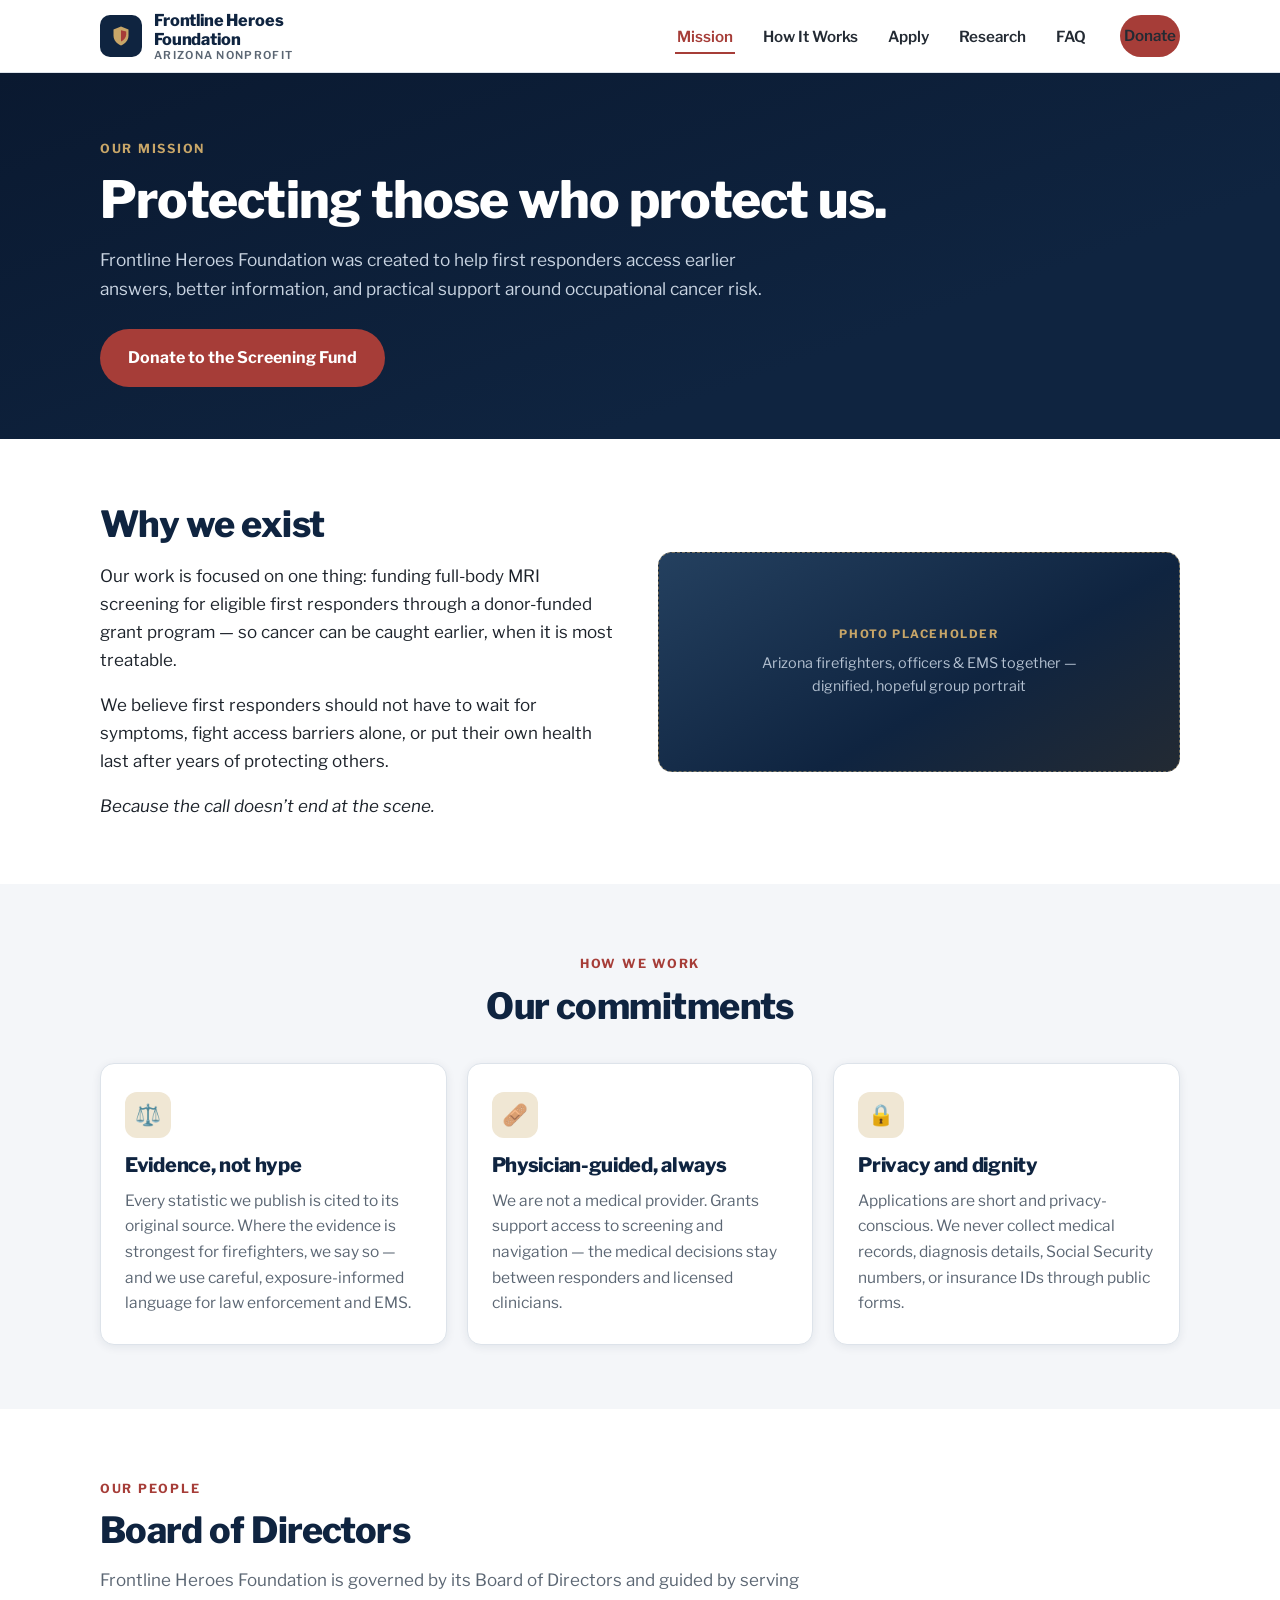
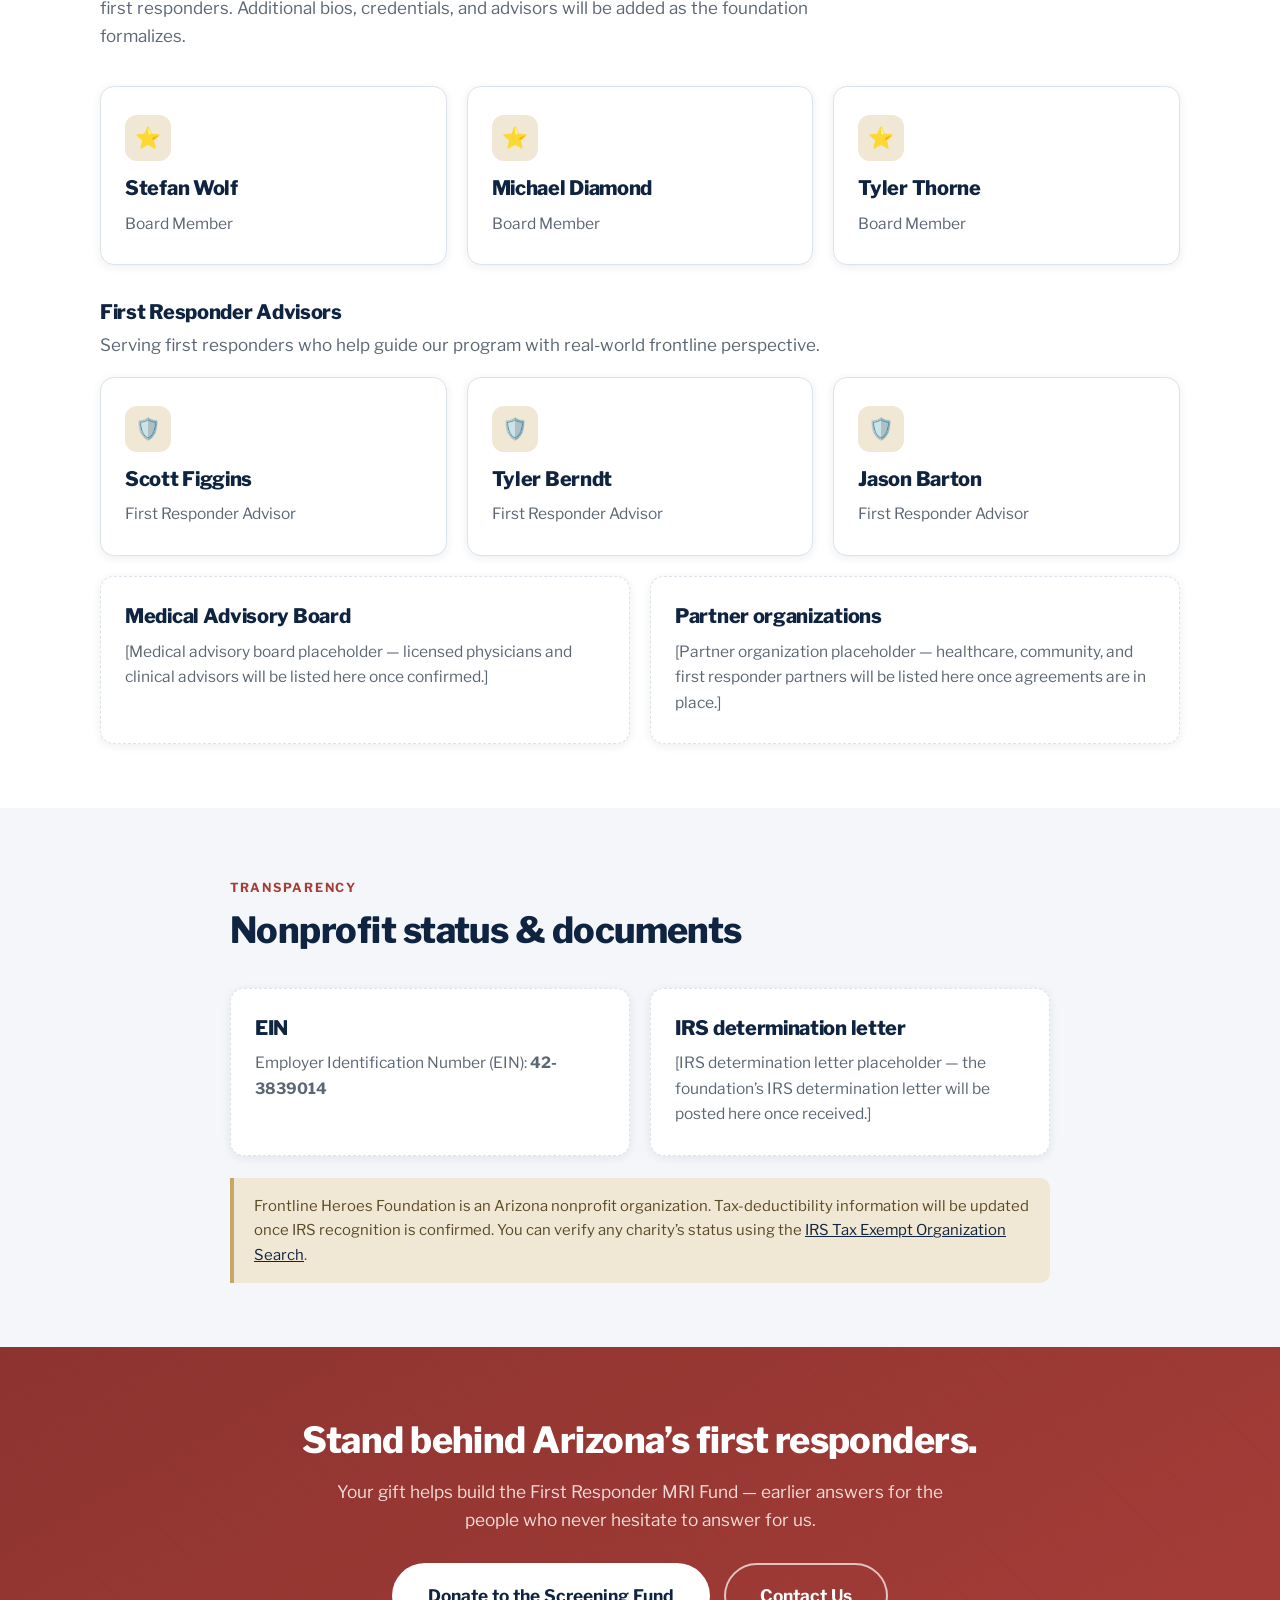
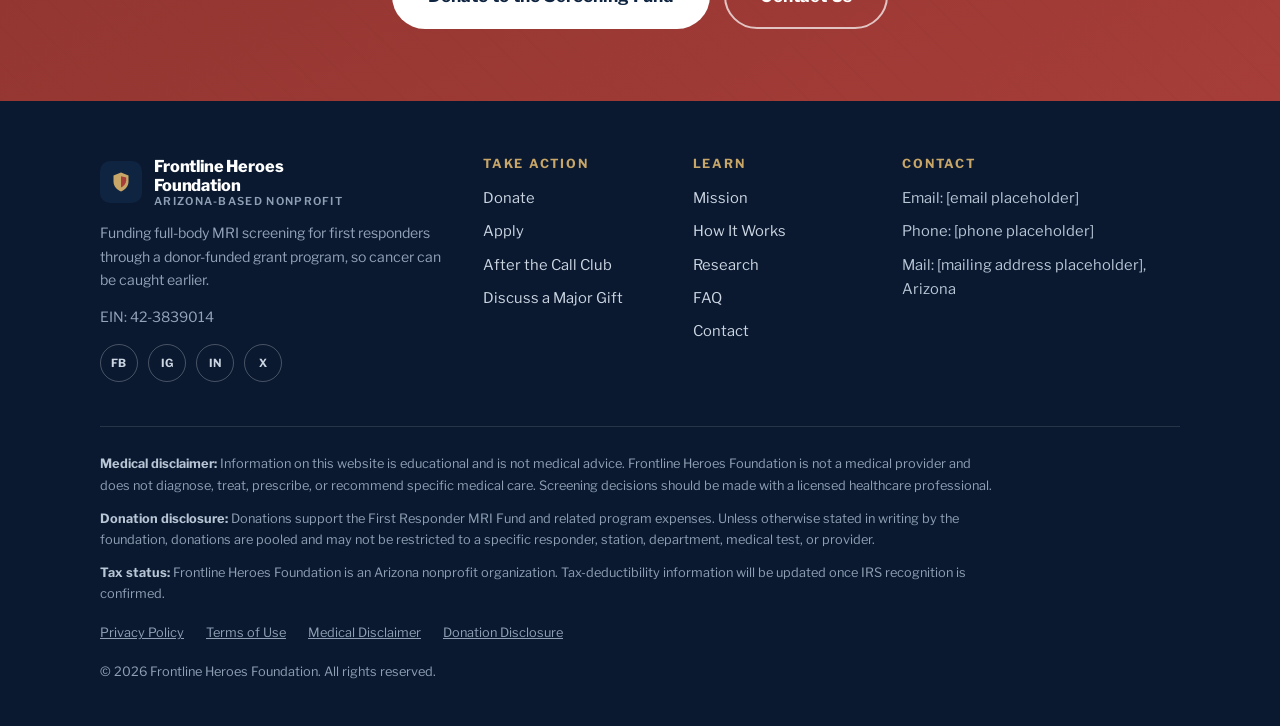
==== commit 106eab5d: "Add EIN 42-3839014 to footer + About (pre-IRS tax language retained)" ====
--- a/about.html
+++ b/about.html
@@ -143,7 +143,7 @@
       <div class="grid grid-2">
         <div class="card" style="border-style:dashed">
           <h3>EIN</h3>
-          <p>[EIN placeholder &mdash; the foundation&rsquo;s Employer Identification Number will be published here.]</p>
+          <p>Employer Identification Number (EIN): <strong>42-3839014</strong></p>
         </div>
         <div class="card" style="border-style:dashed">
           <h3>IRS determination letter</h3>
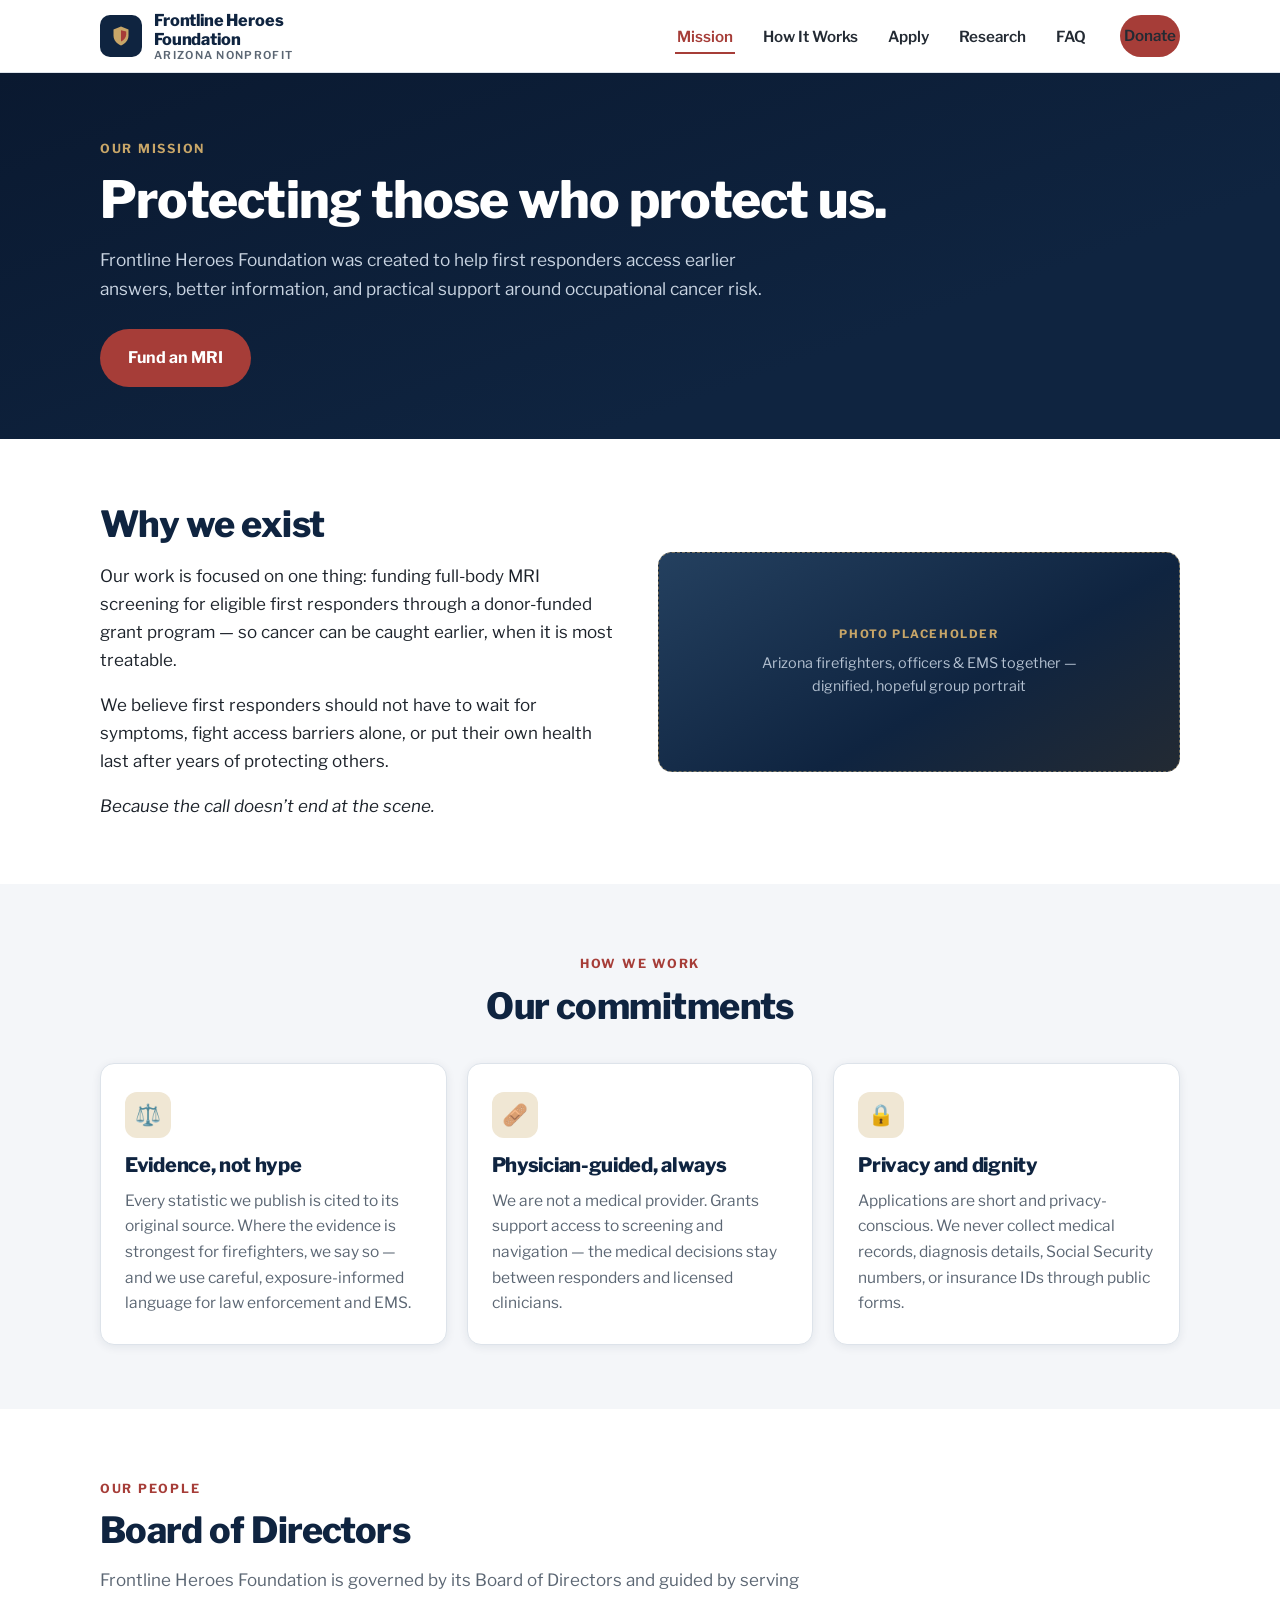
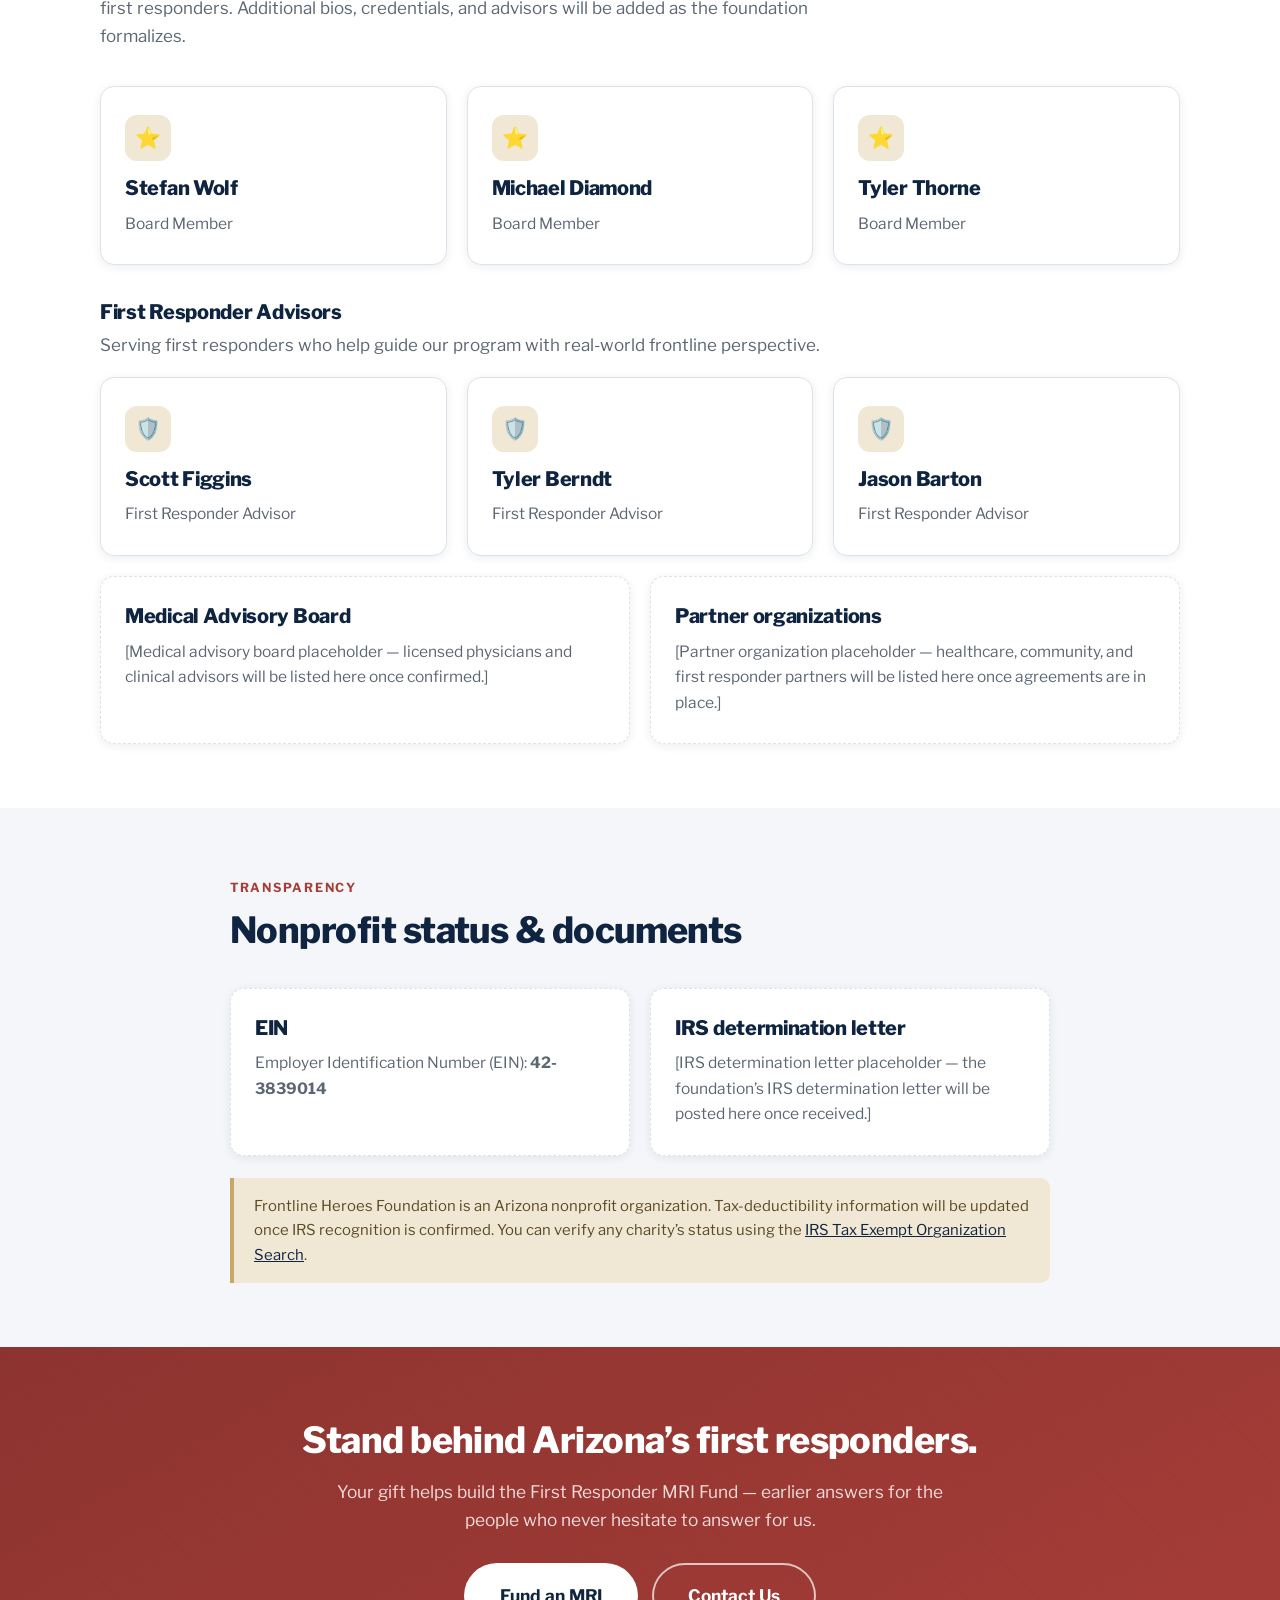
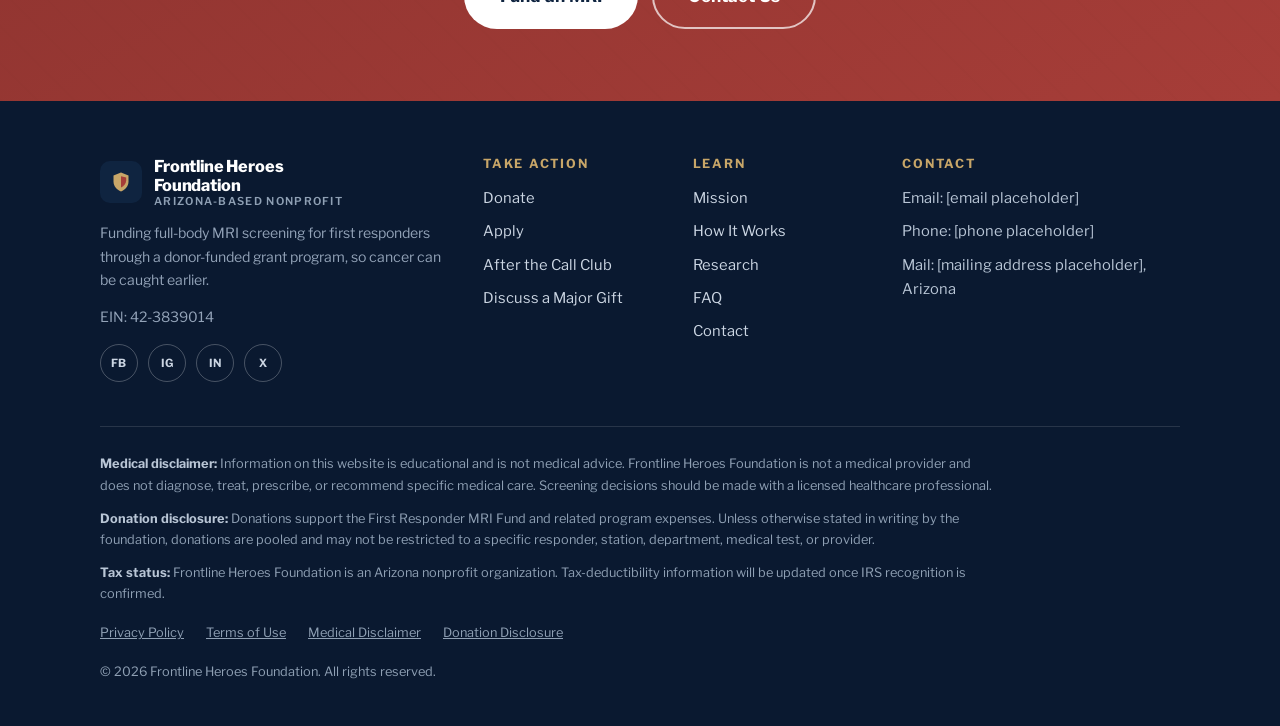
==== commit e2ba9fbe: "Add insurance-gap donation driver; relabel CTAs to Fund an MRI / Apply for an MRI Grant" ====
--- a/about.html
+++ b/about.html
@@ -24,7 +24,7 @@
       <h1>Protecting those who protect us.</h1>
       <p>Frontline Heroes Foundation was created to help first responders access earlier answers, better information, and practical support around occupational cancer risk.</p>
       <div class="btn-row">
-        <a class="btn btn--primary" href="donate.html">Donate to the Screening Fund</a>
+        <a class="btn btn--primary" href="donate.html">Fund an MRI</a>
       </div>
     </div>
   </section>
@@ -162,7 +162,7 @@
       <h2>Stand behind Arizona&rsquo;s first responders.</h2>
       <p>Your gift helps build the First Responder MRI Fund &mdash; earlier answers for the people who never hesitate to answer for us.</p>
       <div class="btn-row">
-        <a class="btn btn--light btn--lg" href="donate.html">Donate to the Screening Fund</a>
+        <a class="btn btn--light btn--lg" href="donate.html">Fund an MRI</a>
         <a class="btn btn--outline-light btn--lg" href="contact.html">Contact Us</a>
       </div>
     </div>
